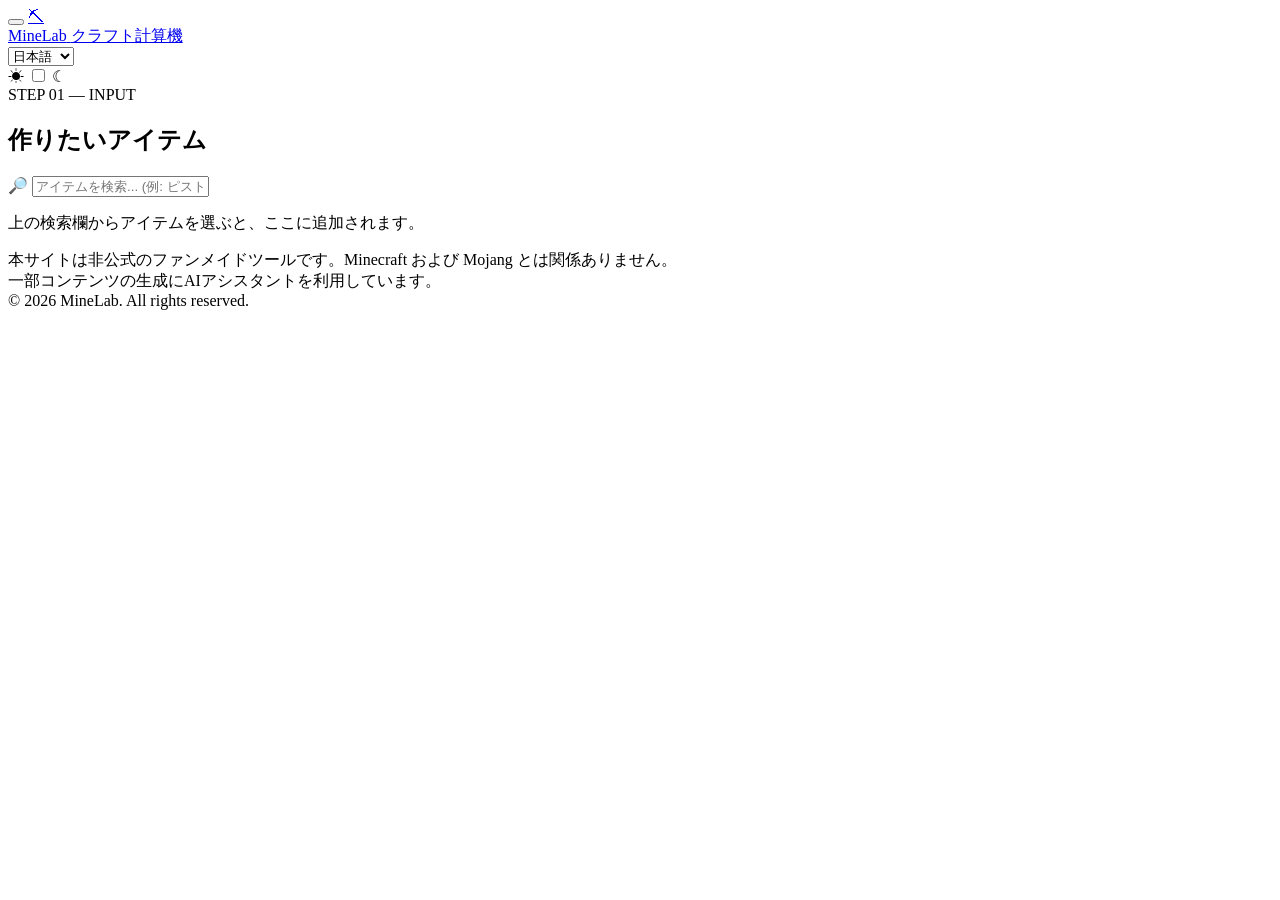
==== index.html @ 245af495 "uploaded html" ====
<!DOCTYPE html>
<html lang="ja">
<head>
<meta charset="UTF-8">
<meta name="viewport" content="width=device-width, initial-scale=1.0">
<title>MineLab | クラフト計算機 - Minecraft 素材計算サイト</title>
<meta name="description" content="Minecraftで作りたいアイテムと個数を指定すると、最終的に必要な素材を自動計算するツールです。">
<link rel="icon" type="image/x-icon" href="favicon.ico">
<link rel="shortcut icon" href="favicon.ico">
<link rel="preconnect" href="https://fonts.googleapis.com">
<link rel="preconnect" href="https://fonts.gstatic.com" crossorigin>
<link href="https://fonts.googleapis.com/css2?family=JetBrains+Mono:wght@400;500;700;800&family=Zen+Kaku+Gothic+New:wght@400;500;700;900&display=swap" rel="stylesheet">
<link rel="stylesheet" href="css/style.css">
</head>
<body>

<div class="bg-grid" aria-hidden="true"></div>

<header class="site-header">
  <div class="header-inner">
    <div class="header-left">
      <button
        id="nav-toggle"
        class="nav-toggle"
        type="button"
        aria-label="機能メニュー / Menu"
        aria-expanded="false"
        aria-controls="nav-menu"
      >
        <span class="hamburger-bar"></span>
        <span class="hamburger-bar"></span>
        <span class="hamburger-bar"></span>
      </button>
      <a class="brand" href="home.html" aria-label="MineLab ホームへ / Go to MineLab home">
        <span class="brand-mark" aria-hidden="true">⛏</span>
        <div class="brand-text">
          <span class="brand-title">MineLab</span>
          <span class="brand-sub" id="brand-feature-label" data-i18n="brand.tagline">クラフト計算機</span>
        </div>
      </a>
    </div>
    <div class="header-actions">
      <div class="lang-select-wrap">
        <select id="lang-select" aria-label="言語切り替え / Language">
          <option value="ja">日本語</option>
          <option value="en">English</option>
        </select>
      </div>
      <label class="theme-switch" for="theme-switch">
        <span class="switch-icon switch-icon-sun" aria-hidden="true">☀</span>
        <span class="switch-track">
          <input type="checkbox" id="theme-switch" aria-label="ダークモード切り替え">
          <span class="switch-thumb"></span>
        </span>
        <span class="switch-icon switch-icon-moon" aria-hidden="true">☾</span>
      </label>
    </div>
  </div>

  <nav id="nav-menu" class="nav-menu" aria-label="機能メニュー" hidden>
    <ul id="nav-menu-list" class="nav-menu-list">
      <!-- populated by JS from the FEATURES list -->
    </ul>
  </nav>
</header>

<main class="layout">

  <!-- STEP 01 : SELECT ITEMS -->
  <section class="panel" id="panel-select" aria-labelledby="select-heading">
    <div class="panel-head">
      <span class="panel-eyebrow" data-i18n="eyebrow.select">STEP 01 — INPUT</span>
      <h2 id="select-heading" data-i18n="heading.select">作りたいアイテム</h2>
    </div>

    <div class="search-wrap">
      <span class="search-icon" aria-hidden="true">🔎</span>
      <input
        type="text"
        id="item-search"
        class="search-input"
        data-i18n-placeholder="search.placeholder"
        placeholder="アイテムを検索... (例: ピストン / piston / minecraft:piston)"
        autocomplete="off"
        role="combobox"
        aria-expanded="false"
        aria-controls="search-results"
        aria-autocomplete="list"
      >
      <div id="search-results" class="search-results" role="listbox" hidden></div>
    </div>

    <div id="selected-list-head" class="selected-list-head" hidden>
      <button id="clear-selected" class="ghost-btn ghost-btn-danger" type="button" data-i18n="btn.clearAll">全て削除</button>
    </div>

    <ul id="selected-list" class="selected-list" aria-live="polite">
      <!-- populated by JS -->
    </ul>

    <p id="empty-select-hint" class="empty-hint" data-i18n="hint.emptySelect">
      上の検索欄からアイテムを選ぶと、ここに追加されます。
    </p>
  </section>

  <!-- STEP 02 : RESULT SUMMARY -->
  <section class="panel" id="panel-summary" aria-labelledby="summary-heading" hidden>
    <div class="panel-head">
      <span class="panel-eyebrow" data-i18n="eyebrow.summary">STEP 02 — RESULT</span>
      <h2 id="summary-heading" data-i18n="heading.summary">必要な材料（最終素材）</h2>
    </div>
    <div class="table-wrap">
      <table class="materials-table" id="materials-table">
        <thead>
          <tr>
            <th data-i18n="table.item">材料</th>
            <th class="num" data-i18n="table.count">必要数</th>
            <th class="num" data-i18n="table.stack">スタック換算</th>
          </tr>
        </thead>
        <tbody id="materials-tbody"></tbody>
      </table>
    </div>
    <p class="table-footnote" data-i18n="summary.footnote">
      レシピが存在しないアイテムは、そのまま採集・入手が必要な素材として扱われます。
    </p>
  </section>

  <!-- STEP 03 : BREAKDOWN -->
  <section class="panel" id="panel-detail" aria-labelledby="detail-heading" hidden>
    <div class="panel-head panel-head-row">
      <div>
        <span class="panel-eyebrow" data-i18n="eyebrow.detail">STEP 03 — BREAKDOWN</span>
        <h2 id="detail-heading" data-i18n="heading.detail">クラフト内訳</h2>
      </div>
      <div class="detail-controls">
        <button id="expand-all" class="ghost-btn" type="button" data-i18n="btn.expandAll">全て展開</button>
        <button id="collapse-all" class="ghost-btn" type="button" data-i18n="btn.collapseAll">全て閉じる</button>
      </div>
    </div>
    <div id="detail-tree" class="detail-tree"></div>
  </section>

  <footer class="site-footer">
    <p data-i18n="footer.disclaimer">
      本サイトは非公式のファンメイドツールです。Minecraft および Mojang とは関係ありません。<br>
      一部コンテンツの生成にAIアシスタントを利用しています。<br>
      © 2026 MineLab. All rights reserved.
    </p>
  </footer>

</main>

<script src="js/script.js"></script>
</body>
</html>
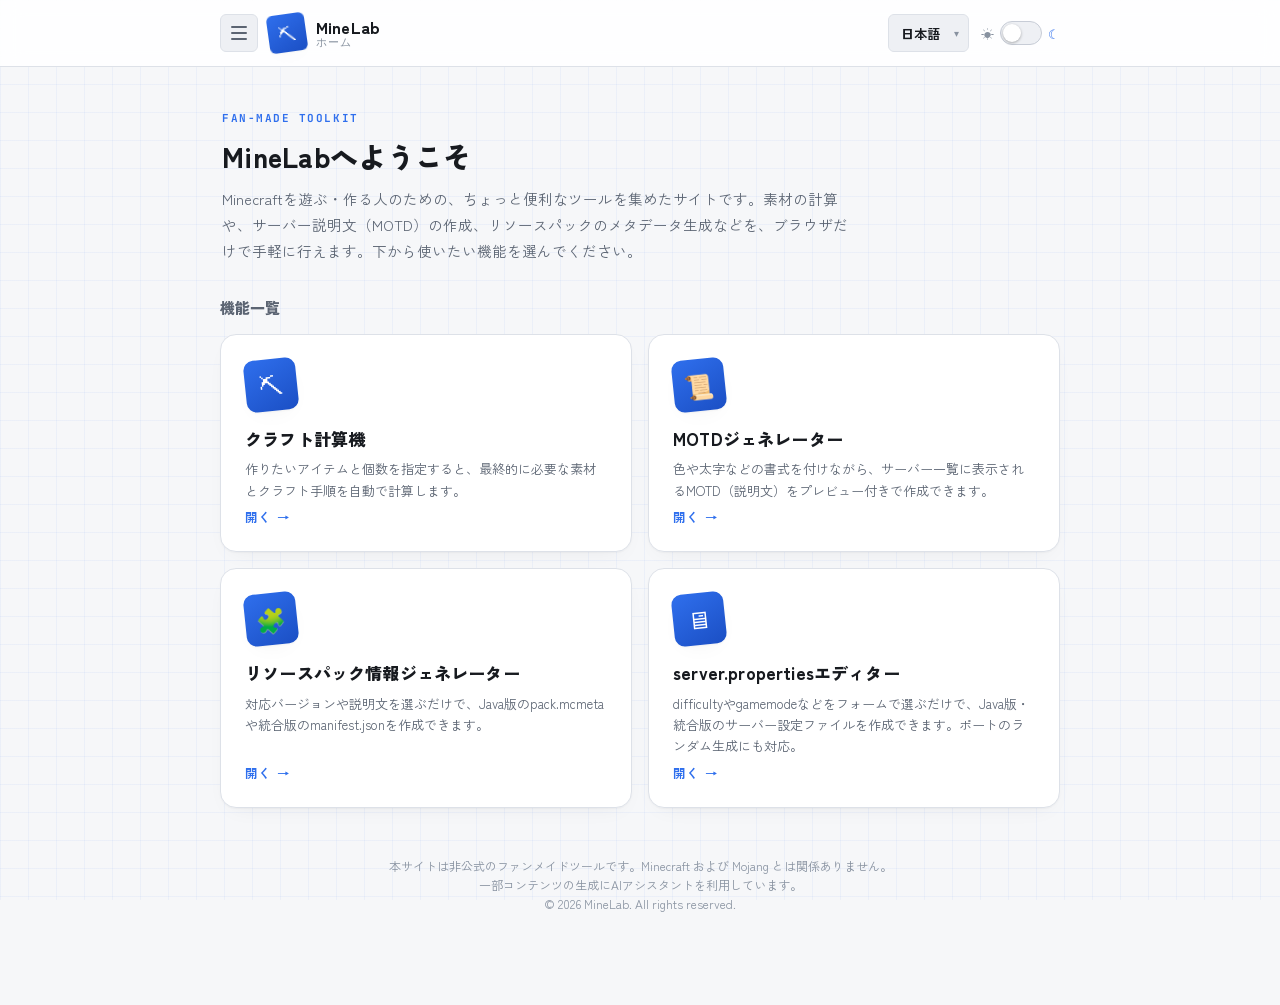
==== commit f96cb65e: "Update and rename home.html to index.html" ====
--- a/index.html
+++ b/index.html
@@ -3,14 +3,15 @@
 <head>
 <meta charset="UTF-8">
 <meta name="viewport" content="width=device-width, initial-scale=1.0">
-<title>MineLab | クラフト計算機 - Minecraft 素材計算サイト</title>
-<meta name="description" content="Minecraftで作りたいアイテムと個数を指定すると、最終的に必要な素材を自動計算するツールです。">
+<title>MineLab | Minecraft便利ツール集</title>
+<meta name="description" content="Minecraft向けの便利ツールをまとめたサイトです。クラフト計算機、MOTDジェネレーター、リソースパック情報ジェネレーターなどを提供しています。">
 <link rel="icon" type="image/x-icon" href="favicon.ico">
 <link rel="shortcut icon" href="favicon.ico">
 <link rel="preconnect" href="https://fonts.googleapis.com">
 <link rel="preconnect" href="https://fonts.gstatic.com" crossorigin>
 <link href="https://fonts.googleapis.com/css2?family=JetBrains+Mono:wght@400;500;700;800&family=Zen+Kaku+Gothic+New:wght@400;500;700;900&display=swap" rel="stylesheet">
 <link rel="stylesheet" href="css/style.css">
+<link rel="stylesheet" href="css/home.css">
 </head>
 <body>
 
@@ -31,11 +32,11 @@
         <span class="hamburger-bar"></span>
         <span class="hamburger-bar"></span>
       </button>
-      <a class="brand" href="home.html" aria-label="MineLab ホームへ / Go to MineLab home">
+      <a class="brand" href="index.html" aria-label="MineLab ホームへ / Go to MineLab home">
         <span class="brand-mark" aria-hidden="true">⛏</span>
         <div class="brand-text">
           <span class="brand-title">MineLab</span>
-          <span class="brand-sub" id="brand-feature-label" data-i18n="brand.tagline">クラフト計算機</span>
+          <span class="brand-sub" id="brand-feature-label" data-i18n="brand.tagline">ホーム</span>
         </div>
       </a>
     </div>
@@ -64,81 +65,21 @@
   </nav>
 </header>
 
-<main class="layout">
+<main class="layout home-layout">
 
-  <!-- STEP 01 : SELECT ITEMS -->
-  <section class="panel" id="panel-select" aria-labelledby="select-heading">
-    <div class="panel-head">
-      <span class="panel-eyebrow" data-i18n="eyebrow.select">STEP 01 — INPUT</span>
-      <h2 id="select-heading" data-i18n="heading.select">作りたいアイテム</h2>
-    </div>
-
-    <div class="search-wrap">
-      <span class="search-icon" aria-hidden="true">🔎</span>
-      <input
-        type="text"
-        id="item-search"
-        class="search-input"
-        data-i18n-placeholder="search.placeholder"
-        placeholder="アイテムを検索... (例: ピストン / piston / minecraft:piston)"
-        autocomplete="off"
-        role="combobox"
-        aria-expanded="false"
-        aria-controls="search-results"
-        aria-autocomplete="list"
-      >
-      <div id="search-results" class="search-results" role="listbox" hidden></div>
-    </div>
-
-    <div id="selected-list-head" class="selected-list-head" hidden>
-      <button id="clear-selected" class="ghost-btn ghost-btn-danger" type="button" data-i18n="btn.clearAll">全て削除</button>
-    </div>
-
-    <ul id="selected-list" class="selected-list" aria-live="polite">
-      <!-- populated by JS -->
-    </ul>
-
-    <p id="empty-select-hint" class="empty-hint" data-i18n="hint.emptySelect">
-      上の検索欄からアイテムを選ぶと、ここに追加されます。
+  <section class="home-hero">
+    <span class="home-hero-eyebrow" data-i18n="hero.eyebrow">FAN-MADE TOOLKIT</span>
+    <h1 class="home-hero-title" data-i18n="hero.title">MineLabへようこそ</h1>
+    <p class="home-hero-body" data-i18n="hero.body">
+      Minecraftを遊ぶ・作る人のための、ちょっと便利なツールを集めたサイトです。素材の計算や、サーバー説明文（MOTD）の作成、リソースパックのメタデータ生成などを、ブラウザだけで手軽に行えます。下から使いたい機能を選んでください。
     </p>
   </section>
 
-  <!-- STEP 02 : RESULT SUMMARY -->
-  <section class="panel" id="panel-summary" aria-labelledby="summary-heading" hidden>
-    <div class="panel-head">
-      <span class="panel-eyebrow" data-i18n="eyebrow.summary">STEP 02 — RESULT</span>
-      <h2 id="summary-heading" data-i18n="heading.summary">必要な材料（最終素材）</h2>
+  <section class="home-features" aria-labelledby="home-features-heading">
+    <h2 id="home-features-heading" class="home-section-title" data-i18n="hero.featuresHeading">機能一覧</h2>
+    <div class="feature-grid" id="feature-grid">
+      <!-- populated by JS -->
     </div>
-    <div class="table-wrap">
-      <table class="materials-table" id="materials-table">
-        <thead>
-          <tr>
-            <th data-i18n="table.item">材料</th>
-            <th class="num" data-i18n="table.count">必要数</th>
-            <th class="num" data-i18n="table.stack">スタック換算</th>
-          </tr>
-        </thead>
-        <tbody id="materials-tbody"></tbody>
-      </table>
-    </div>
-    <p class="table-footnote" data-i18n="summary.footnote">
-      レシピが存在しないアイテムは、そのまま採集・入手が必要な素材として扱われます。
-    </p>
-  </section>
-
-  <!-- STEP 03 : BREAKDOWN -->
-  <section class="panel" id="panel-detail" aria-labelledby="detail-heading" hidden>
-    <div class="panel-head panel-head-row">
-      <div>
-        <span class="panel-eyebrow" data-i18n="eyebrow.detail">STEP 03 — BREAKDOWN</span>
-        <h2 id="detail-heading" data-i18n="heading.detail">クラフト内訳</h2>
-      </div>
-      <div class="detail-controls">
-        <button id="expand-all" class="ghost-btn" type="button" data-i18n="btn.expandAll">全て展開</button>
-        <button id="collapse-all" class="ghost-btn" type="button" data-i18n="btn.collapseAll">全て閉じる</button>
-      </div>
-    </div>
-    <div id="detail-tree" class="detail-tree"></div>
   </section>
 
   <footer class="site-footer">
@@ -151,6 +92,6 @@
 
 </main>
 
-<script src="js/script.js"></script>
+<script src="js/home.js"></script>
 </body>
 </html>
--- a/css/style.css
+++ b/css/style.css
@@ -0,0 +1,908 @@
+/* =========================================================
+   Tokens
+   ========================================================= */
+:root {
+  --bg: #f6f7f9;
+  --bg-grid-line: rgba(47, 111, 237, 0.05);
+  --panel: #ffffff;
+  --card: #eef0f4;
+  --card-hover: #e4e8ef;
+  --border: #dde1e8;
+  --border-strong: #c7ccd6;
+  --text: #171a1f;
+  --text-muted: #5b6472;
+  --text-faint: #8892a0;
+  --accent: #2f6fed;
+  --accent-strong: #1b4fc4;
+  --accent-soft: rgba(47, 111, 237, 0.12);
+  --redstone: #d1373b;
+  --redstone-soft: rgba(209, 55, 59, 0.12);
+  --green: #2f9e5b;
+  --green-soft: rgba(47, 158, 91, 0.12);
+  --slot-bg: #f8f9fb;
+  --slot-border: #c6cbd4;
+  --slot-border-dark: #9aa1ad;
+  --radius-lg: 16px;
+  --radius-md: 10px;
+  --radius-sm: 6px;
+  --shadow-card: 0 1px 2px rgba(20, 24, 32, 0.04), 0 8px 24px -12px rgba(20, 24, 32, 0.08);
+  --font-display: 'Zen Kaku Gothic New', 'Hiragino Sans', 'Yu Gothic', sans-serif;
+  --font-mono: 'JetBrains Mono', ui-monospace, SFMono-Regular, Menlo, monospace;
+}
+
+html[data-theme="dark"] {
+  --bg: #0e1014;
+  --bg-grid-line: rgba(94, 140, 255, 0.06);
+  --panel: #161a21;
+  --card: #1c2129;
+  --card-hover: #232935;
+  --border: #2a3039;
+  --border-strong: #3a4150;
+  --text: #eceef2;
+  --text-muted: #9aa3b2;
+  --text-faint: #6b7383;
+  --accent: #6f9bff;
+  --accent-strong: #91b3ff;
+  --accent-soft: rgba(111, 155, 255, 0.16);
+  --redstone: #ff6b6f;
+  --redstone-soft: rgba(255, 107, 111, 0.16);
+  --green: #4fce85;
+  --green-soft: rgba(79, 206, 133, 0.14);
+  --slot-bg: #11141a;
+  --slot-border: #343b47;
+  --slot-border-dark: #21262f;
+  --shadow-card: 0 1px 2px rgba(0, 0, 0, 0.3), 0 12px 28px -14px rgba(0, 0, 0, 0.55);
+}
+
+* { box-sizing: border-box; }
+
+html, body {
+  margin: 0;
+  padding: 0;
+}
+
+body {
+  background: var(--bg);
+  color: var(--text);
+  font-family: var(--font-display);
+  line-height: 1.6;
+  -webkit-font-smoothing: antialiased;
+  transition: background 0.25s ease, color 0.25s ease;
+}
+
+.bg-grid {
+  position: fixed;
+  inset: 0;
+  z-index: -1;
+  background-image:
+    linear-gradient(var(--bg-grid-line) 1px, transparent 1px),
+    linear-gradient(90deg, var(--bg-grid-line) 1px, transparent 1px);
+  background-size: 28px 28px;
+  pointer-events: none;
+}
+
+a { color: var(--accent); }
+
+button { font-family: inherit; }
+
+:focus-visible {
+  outline: 2px solid var(--accent);
+  outline-offset: 2px;
+  border-radius: 4px;
+}
+
+/* =========================================================
+   Header
+   ========================================================= */
+.site-header {
+  position: sticky;
+  top: 0;
+  z-index: 20;
+  background: color-mix(in srgb, var(--panel) 88%, transparent);
+  backdrop-filter: blur(10px);
+  border-bottom: 1px solid var(--border);
+}
+
+.header-inner {
+  max-width: 880px;
+  margin: 0 auto;
+  padding: 14px 20px;
+  display: flex;
+  align-items: center;
+  justify-content: space-between;
+  gap: 12px;
+}
+
+.header-left { display: flex; align-items: center; gap: 10px; }
+
+/* --- hamburger menu toggle --- */
+.nav-toggle {
+  width: 38px;
+  height: 38px;
+  flex-shrink: 0;
+  display: flex;
+  flex-direction: column;
+  align-items: center;
+  justify-content: center;
+  gap: 4px;
+  background: var(--card);
+  border: 1px solid var(--border);
+  border-radius: var(--radius-sm);
+  cursor: pointer;
+  transition: background 0.15s ease, border-color 0.15s ease;
+}
+.nav-toggle:hover { background: var(--card-hover); border-color: var(--border-strong); }
+.hamburger-bar {
+  width: 16px;
+  height: 2px;
+  border-radius: 2px;
+  background: var(--text-muted);
+  transition: transform 0.2s ease, opacity 0.2s ease;
+}
+.nav-toggle[aria-expanded="true"] .hamburger-bar:nth-child(1) { transform: translateY(6px) rotate(45deg); }
+.nav-toggle[aria-expanded="true"] .hamburger-bar:nth-child(2) { opacity: 0; }
+.nav-toggle[aria-expanded="true"] .hamburger-bar:nth-child(3) { transform: translateY(-6px) rotate(-45deg); }
+
+/* --- feature-switcher dropdown --- */
+.nav-menu {
+  position: absolute;
+  top: 100%;
+  left: 20px;
+  margin-top: 8px;
+  width: 260px;
+  max-width: calc(100vw - 40px);
+  background: var(--panel);
+  border: 1px solid var(--border);
+  border-radius: var(--radius-md);
+  box-shadow: var(--shadow-card);
+  padding: 8px;
+  z-index: 30;
+}
+
+.nav-menu-list {
+  list-style: none;
+  margin: 0;
+  padding: 0;
+  display: flex;
+  flex-direction: column;
+  gap: 4px;
+}
+
+.nav-menu-item {
+  width: 100%;
+  display: flex;
+  align-items: center;
+  gap: 10px;
+  padding: 8px 10px;
+  border-radius: var(--radius-sm);
+  border: 1px solid transparent;
+  background: transparent;
+  color: var(--text);
+  cursor: pointer;
+  text-align: left;
+  transition: background 0.15s ease, border-color 0.15s ease;
+}
+.nav-menu-item:hover { background: var(--card); }
+.nav-menu-item.active { background: var(--accent-soft); border-color: var(--accent); }
+
+.nav-menu-icon {
+  width: 28px;
+  height: 28px;
+  flex-shrink: 0;
+  display: grid;
+  place-items: center;
+  background: var(--card);
+  border-radius: var(--radius-sm);
+  font-size: 14px;
+}
+
+.nav-menu-text { display: flex; flex-direction: column; line-height: 1.25; min-width: 0; }
+.nav-menu-name { font-weight: 700; font-size: 13px; }
+.nav-menu-tagline {
+  font-family: var(--font-mono);
+  font-size: 10px;
+  letter-spacing: 0.06em;
+  color: var(--text-faint);
+  text-transform: uppercase;
+}
+.nav-menu-check { margin-left: auto; color: var(--accent); font-weight: 800; flex-shrink: 0; }
+
+.nav-menu-empty-hint {
+  padding: 10px;
+  font-size: 11.5px;
+  color: var(--text-faint);
+  line-height: 1.5;
+}
+
+.brand {
+  display: flex;
+  align-items: center;
+  gap: 10px;
+  color: inherit;
+  text-decoration: none;
+  cursor: pointer;
+}
+.brand:hover .brand-title { color: var(--accent); }
+
+.brand-mark {
+  width: 38px;
+  height: 38px;
+  display: grid;
+  place-items: center;
+  background: linear-gradient(150deg, var(--accent), var(--accent-strong));
+  color: white;
+  border-radius: var(--radius-sm);
+  font-size: 18px;
+  box-shadow: var(--shadow-card);
+  transform: rotate(-8deg);
+}
+
+.brand-text { display: flex; flex-direction: column; line-height: 1.15; }
+
+.brand-title {
+  font-weight: 800;
+  font-size: 16px;
+  letter-spacing: 0.01em;
+}
+
+.brand-sub {
+  font-family: var(--font-mono);
+  font-size: 10.5px;
+  letter-spacing: 0.08em;
+  color: var(--text-faint);
+  text-transform: uppercase;
+}
+
+.header-actions { display: flex; align-items: center; gap: 12px; }
+
+/* --- language dropdown --- */
+.lang-select-wrap { position: relative; }
+.lang-select-wrap::after {
+  content: "▾";
+  position: absolute;
+  right: 10px;
+  top: 50%;
+  transform: translateY(-50%);
+  font-size: 10px;
+  color: var(--text-faint);
+  pointer-events: none;
+}
+#lang-select {
+  appearance: none;
+  -webkit-appearance: none;
+  height: 38px;
+  padding: 0 26px 0 12px;
+  border-radius: var(--radius-sm);
+  border: 1px solid var(--border);
+  background: var(--card);
+  color: var(--text);
+  font-family: var(--font-display);
+  font-weight: 700;
+  font-size: 13px;
+  cursor: pointer;
+  transition: background 0.15s ease, border-color 0.15s ease;
+}
+#lang-select:hover { background: var(--card-hover); border-color: var(--border-strong); }
+
+/* --- dark/light toggle switch --- */
+.theme-switch {
+  display: flex;
+  align-items: center;
+  gap: 6px;
+  cursor: pointer;
+  user-select: none;
+}
+.switch-icon { font-size: 13px; color: var(--text-faint); line-height: 1; }
+.switch-icon-moon { color: var(--accent); }
+
+.switch-track {
+  position: relative;
+  width: 42px;
+  height: 24px;
+  border-radius: 999px;
+  background: var(--card);
+  border: 1px solid var(--border-strong);
+  transition: background 0.2s ease;
+  display: inline-block;
+}
+.switch-track input {
+  position: absolute;
+  inset: 0;
+  opacity: 0;
+  margin: 0;
+  cursor: pointer;
+}
+.switch-thumb {
+  position: absolute;
+  top: 2px;
+  left: 2px;
+  width: 18px;
+  height: 18px;
+  border-radius: 50%;
+  background: var(--panel);
+  box-shadow: 0 1px 3px rgba(0,0,0,0.3);
+  transition: transform 0.2s ease, background 0.2s ease;
+}
+.switch-track input:checked ~ .switch-thumb {
+  transform: translateX(18px);
+  background: var(--accent);
+}
+.switch-track input:checked {
+  /* track color shift handled below via sibling selector on track itself is not possible for background,
+     so we toggle via JS class on .theme-switch instead */
+}
+.theme-switch.is-dark .switch-track { background: var(--accent-soft); border-color: var(--accent); }
+
+/* =========================================================
+   Layout / panels
+   ========================================================= */
+.layout {
+  max-width: 880px;
+  margin: 0 auto;
+  padding: 28px 20px 80px;
+  display: flex;
+  flex-direction: column;
+  gap: 20px;
+}
+
+.panel {
+  background: var(--panel);
+  border: 1px solid var(--border);
+  border-radius: var(--radius-lg);
+  padding: 22px 22px 24px;
+  box-shadow: var(--shadow-card);
+}
+
+.panel-head { margin-bottom: 16px; }
+
+.panel-head-row {
+  display: flex;
+  align-items: flex-end;
+  justify-content: space-between;
+  flex-wrap: wrap;
+  gap: 10px;
+}
+
+.panel-eyebrow {
+  display: inline-block;
+  font-family: var(--font-mono);
+  font-size: 11px;
+  font-weight: 700;
+  letter-spacing: 0.12em;
+  color: var(--accent);
+  margin-bottom: 6px;
+}
+
+.panel h2 {
+  margin: 0;
+  font-size: 19px;
+  font-weight: 800;
+  letter-spacing: 0.01em;
+}
+
+.detail-controls { display: flex; gap: 8px; }
+
+.ghost-btn {
+  border: 1px solid var(--border-strong);
+  background: transparent;
+  color: var(--text-muted);
+  font-size: 12.5px;
+  font-weight: 700;
+  padding: 7px 12px;
+  border-radius: 999px;
+  cursor: pointer;
+  transition: background 0.15s ease, color 0.15s ease, border-color 0.15s ease;
+}
+.ghost-btn:hover { background: var(--card); color: var(--text); border-color: var(--accent); }
+
+.ghost-btn-danger { color: var(--redstone); border-color: var(--redstone-soft); }
+.ghost-btn-danger:hover { background: var(--redstone-soft); color: var(--redstone); border-color: var(--redstone); }
+
+/* =========================================================
+   Search
+   ========================================================= */
+.search-wrap { position: relative; margin-bottom: 14px; }
+
+.search-icon {
+  position: absolute;
+  left: 14px;
+  top: 50%;
+  transform: translateY(-50%);
+  font-size: 15px;
+  opacity: 0.6;
+}
+
+.search-input {
+  width: 100%;
+  padding: 12px 14px 12px 40px;
+  border-radius: var(--radius-md);
+  border: 1.5px solid var(--border);
+  background: var(--card);
+  color: var(--text);
+  font-size: 14.5px;
+  font-family: var(--font-display);
+  transition: border-color 0.15s ease, background 0.15s ease;
+}
+.search-input::placeholder { color: var(--text-faint); }
+.search-input:focus {
+  outline: none;
+  border-color: var(--accent);
+  background: var(--panel);
+}
+
+.search-results {
+  position: absolute;
+  top: calc(100% + 6px);
+  left: 0;
+  right: 0;
+  background: var(--panel);
+  border: 1px solid var(--border);
+  border-radius: var(--radius-md);
+  box-shadow: var(--shadow-card);
+  max-height: 320px;
+  overflow-y: auto;
+  z-index: 30;
+  padding: 6px;
+}
+
+.search-result-item {
+  display: flex;
+  align-items: center;
+  gap: 10px;
+  padding: 9px 10px;
+  border-radius: var(--radius-sm);
+  cursor: pointer;
+}
+.search-result-item:hover,
+.search-result-item.active {
+  background: var(--accent-soft);
+}
+
+.result-icon {
+  width: 32px;
+  height: 32px;
+  border-radius: 7px;
+  background: var(--slot-bg);
+  border: 1px solid var(--slot-border);
+  display: grid;
+  place-items: center;
+  font-size: 16px;
+  flex-shrink: 0;
+  overflow: hidden;
+  padding: 4px;
+}
+
+.pixel-icon {
+  width: 100%;
+  height: 100%;
+  object-fit: contain;
+  image-rendering: pixelated;
+  image-rendering: -moz-crisp-edges;
+  image-rendering: crisp-edges;
+}
+
+.emoji-fallback {
+  display: grid;
+  place-items: center;
+  width: 100%;
+  height: 100%;
+  font-size: 16px;
+  line-height: 1;
+}
+
+.result-text { display: flex; flex-direction: column; line-height: 1.3; min-width: 0; }
+.result-name-en { font-weight: 700; font-size: 13.5px; }
+.result-name-ja { font-size: 12px; color: var(--text-muted); }
+.result-id {
+  margin-left: auto;
+  font-family: var(--font-mono);
+  font-size: 10.5px;
+  color: var(--text-faint);
+  white-space: nowrap;
+}
+
+.search-no-results {
+  padding: 14px 10px;
+  color: var(--text-muted);
+  font-size: 13px;
+  text-align: center;
+}
+
+/* =========================================================
+   Selected items list
+   ========================================================= */
+.selected-list-head {
+  display: flex;
+  justify-content: flex-end;
+  margin-bottom: 10px;
+}
+
+.selected-list {
+  list-style: none;
+  margin: 0;
+  padding: 0;
+  display: flex;
+  flex-direction: column;
+  gap: 8px;
+}
+
+.selected-item {
+  display: flex;
+  align-items: center;
+  gap: 12px;
+  background: var(--card);
+  border: 1px solid var(--border);
+  border-radius: var(--radius-md);
+  padding: 10px 12px;
+}
+
+.selected-item .result-icon { background: var(--panel); }
+
+.selected-name { display: flex; flex-direction: column; line-height: 1.25; flex: 1; min-width: 0; }
+.selected-name-main { font-weight: 700; font-size: 14px; }
+.selected-name-sub { font-size: 11.5px; color: var(--text-faint); font-family: var(--font-mono); }
+
+.qty-control {
+  display: flex;
+  align-items: center;
+  gap: 6px;
+  background: var(--panel);
+  border: 1px solid var(--border);
+  border-radius: 999px;
+  padding: 3px;
+}
+
+.qty-btn {
+  width: 26px;
+  height: 26px;
+  border-radius: 50%;
+  border: none;
+  background: transparent;
+  color: var(--text);
+  font-weight: 800;
+  font-size: 14px;
+  cursor: pointer;
+  display: grid;
+  place-items: center;
+}
+.qty-btn:hover { background: var(--accent-soft); color: var(--accent-strong); }
+
+.qty-input {
+  width: 56px;
+  text-align: center;
+  border: none;
+  background: transparent;
+  color: var(--text);
+  font-family: var(--font-mono);
+  font-weight: 700;
+  font-size: 14px;
+  -moz-appearance: textfield;
+}
+.qty-input::-webkit-outer-spin-button,
+.qty-input::-webkit-inner-spin-button { -webkit-appearance: none; margin: 0; }
+
+.remove-btn {
+  width: 30px;
+  height: 30px;
+  border-radius: 8px;
+  border: 1px solid var(--border);
+  background: var(--panel);
+  color: var(--redstone);
+  cursor: pointer;
+  font-size: 14px;
+  display: grid;
+  place-items: center;
+  flex-shrink: 0;
+}
+.remove-btn:hover { background: var(--redstone-soft); border-color: var(--redstone); }
+
+.empty-hint {
+  color: var(--text-faint);
+  font-size: 13px;
+  text-align: center;
+  padding: 18px 10px;
+  margin: 0;
+}
+
+/* =========================================================
+   Materials summary table
+   ========================================================= */
+.table-wrap { overflow-x: auto; border-radius: var(--radius-md); border: 1px solid var(--border); }
+
+.materials-table { width: 100%; border-collapse: collapse; font-size: 13.5px; }
+
+.materials-table thead th {
+  text-align: left;
+  padding: 10px 14px;
+  font-family: var(--font-mono);
+  font-size: 10.5px;
+  letter-spacing: 0.08em;
+  color: var(--text-faint);
+  background: var(--card);
+  border-bottom: 1px solid var(--border);
+  position: sticky;
+  top: 0;
+}
+.materials-table th.num, .materials-table td.num { text-align: right; }
+
+.materials-table tbody tr { border-bottom: 1px solid var(--border); }
+.materials-table tbody tr:last-child { border-bottom: none; }
+.materials-table tbody tr:hover { background: var(--card); }
+
+.materials-table td { padding: 10px 14px; vertical-align: middle; }
+
+.mat-name-cell { display: flex; align-items: center; gap: 10px; }
+
+.mat-count {
+  font-family: var(--font-mono);
+  font-weight: 800;
+  font-size: 14px;
+}
+
+.mat-stack {
+  font-family: var(--font-mono);
+  font-size: 11.5px;
+  color: var(--text-muted);
+}
+
+.table-footnote {
+  margin: 12px 2px 0;
+  font-size: 12px;
+  color: var(--text-faint);
+}
+
+/* =========================================================
+   Detail tree
+   ========================================================= */
+.detail-tree { display: flex; flex-direction: column; gap: 10px; }
+
+.tree-node { border: 1px solid var(--border); border-radius: var(--radius-md); background: var(--panel); overflow: hidden; }
+
+.tree-node-row {
+  display: flex;
+  align-items: center;
+  gap: 10px;
+  padding: 11px 12px;
+  cursor: pointer;
+  background: var(--card);
+}
+.tree-node-row:hover { background: var(--card-hover); }
+
+.tree-node-row.leaf { cursor: default; }
+
+.tree-toggle {
+  width: 18px;
+  height: 18px;
+  flex-shrink: 0;
+  display: grid;
+  place-items: center;
+  color: var(--text-muted);
+  font-size: 10px;
+  transition: transform 0.15s ease;
+}
+.tree-node.expanded > .tree-node-row .tree-toggle { transform: rotate(90deg); }
+
+.tree-icon {
+  width: 30px;
+  height: 30px;
+  border-radius: 7px;
+  background: var(--slot-bg);
+  border: 1px solid var(--slot-border);
+  display: grid;
+  place-items: center;
+  font-size: 15px;
+  flex-shrink: 0;
+  overflow: hidden;
+  padding: 4px;
+}
+
+.tree-label { flex: 1; min-width: 0; display: flex; align-items: baseline; gap: 8px; flex-wrap: wrap; }
+.tree-label-name { font-weight: 700; font-size: 13.5px; }
+.tree-label-count { font-family: var(--font-mono); color: var(--accent); font-weight: 800; font-size: 13px; }
+.tree-label-stack {
+  font-family: var(--font-mono);
+  font-size: 10.5px;
+  color: var(--text-faint);
+  background: var(--card);
+  border: 1px solid var(--border);
+  border-radius: 999px;
+  padding: 1px 7px;
+}
+.stack-sb { color: var(--redstone); font-weight: 800; }
+
+.tree-badge {
+  font-family: var(--font-mono);
+  font-size: 10.5px;
+  padding: 2px 7px;
+  border-radius: 999px;
+  background: var(--green-soft);
+  color: var(--green);
+  font-weight: 700;
+  white-space: nowrap;
+}
+.tree-badge.base { background: var(--card); color: var(--text-faint); }
+.tree-badge.error { background: var(--redstone-soft); color: var(--redstone); }
+
+.tree-body {
+  padding: 14px 14px 16px 40px;
+  border-top: 1px solid var(--border);
+  display: none;
+}
+.tree-node.expanded > .tree-body { display: block; }
+
+.tree-children {
+  display: flex;
+  flex-direction: column;
+  gap: 8px;
+  margin-top: 14px;
+}
+
+.recipe-block-title {
+  font-family: var(--font-mono);
+  font-size: 10.5px;
+  letter-spacing: 0.08em;
+  color: var(--text-faint);
+  margin-bottom: 8px;
+  text-transform: uppercase;
+}
+
+.recipe-flex {
+  display: flex;
+  align-items: center;
+  gap: 16px;
+  flex-wrap: wrap;
+}
+
+.recipe-variant-tabs {
+  display: flex;
+  flex-wrap: wrap;
+  gap: 6px;
+  margin-bottom: 10px;
+}
+
+.recipe-variant-tab {
+  display: inline-flex;
+  align-items: center;
+  gap: 4px;
+  border: 1px solid var(--border-strong);
+  background: var(--card);
+  color: var(--text-muted);
+  font-size: 11px;
+  font-weight: 700;
+  padding: 4px 8px;
+  border-radius: 999px;
+  cursor: pointer;
+  transition: background 0.15s ease, color 0.15s ease, border-color 0.15s ease;
+}
+.recipe-variant-tab:hover { border-color: var(--accent); color: var(--text); }
+.recipe-variant-tab.active {
+  background: var(--accent-soft);
+  border-color: var(--accent);
+  color: var(--accent-strong);
+}
+.recipe-variant-label { font-family: var(--font-mono); letter-spacing: 0.02em; }
+.recipe-variant-icon { width: 16px; height: 16px; object-fit: contain; image-rendering: pixelated; }
+
+/* --- signature element: simple 3x3 crafting grid ---
+   Plain grid cells (no external GUI image), each showing the real item texture. */
+:root {
+  --mc-slot-size: 42px;
+  --mc-slot-icon: 30px;
+  --mc-output-size: 50px;
+  --mc-output-icon: 34px;
+}
+
+.craft-grid {
+  display: grid;
+  grid-template-columns: repeat(3, var(--mc-slot-size));
+  grid-template-rows: repeat(3, var(--mc-slot-size));
+  gap: 3px;
+  padding: 6px;
+  background: var(--slot-border-dark);
+  border-radius: var(--radius-sm);
+  width: max-content;
+  box-shadow: inset 0 0 0 1px var(--border-strong);
+}
+
+.craft-slot {
+  width: var(--mc-slot-size);
+  height: var(--mc-slot-size);
+  background: var(--slot-bg);
+  border-radius: 4px;
+  display: grid;
+  place-items: center;
+  position: relative;
+  box-shadow: inset 0 1px 0 rgba(255,255,255,0.5), inset 0 -1px 3px rgba(0,0,0,0.15);
+}
+html[data-theme="dark"] .craft-slot {
+  box-shadow: inset 0 1px 0 rgba(255,255,255,0.04), inset 0 -1px 3px rgba(0,0,0,0.5);
+}
+
+.craft-slot.empty { opacity: 0.35; }
+.craft-slot.empty .slot-item-icon { display: none; }
+
+.slot-item-icon {
+  width: var(--mc-slot-icon);
+  height: var(--mc-slot-icon);
+  object-fit: contain;
+  image-rendering: pixelated;
+  image-rendering: -moz-crisp-edges;
+  image-rendering: crisp-edges;
+}
+
+.craft-arrow {
+  font-size: 20px;
+  color: var(--text-faint);
+  padding: 0 2px;
+}
+
+.craft-result-slot {
+  width: var(--mc-output-size);
+  height: var(--mc-output-size);
+  background: var(--slot-bg);
+  border: 2px solid var(--accent);
+  border-radius: 6px;
+  display: grid;
+  place-items: center;
+  position: relative;
+}
+
+.craft-result-slot .slot-item-icon {
+  width: var(--mc-output-icon);
+  height: var(--mc-output-icon);
+}
+
+.shapeless-list {
+  display: flex;
+  flex-direction: column;
+  gap: 6px;
+}
+.shapeless-row {
+  display: flex;
+  align-items: center;
+  gap: 8px;
+  font-size: 13px;
+}
+.shapeless-row .tree-icon { width: 26px; height: 26px; font-size: 13px; }
+
+.craft-meta {
+  display: flex;
+  flex-direction: column;
+  gap: 4px;
+  font-family: var(--font-mono);
+  font-size: 12px;
+  color: var(--text-muted);
+}
+.craft-meta strong { color: var(--text); }
+
+/* =========================================================
+   Footer
+   ========================================================= */
+.site-footer {
+  text-align: center;
+  color: var(--text-faint);
+  font-size: 12px;
+  padding-top: 8px;
+}
+
+/* =========================================================
+   Responsive
+   ========================================================= */
+@media (max-width: 560px) {
+  .panel { padding: 16px 14px 18px; border-radius: var(--radius-md); }
+  .header-inner { padding: 12px 14px; }
+  .brand-sub { display: none; }
+  .qty-input { width: 44px; }
+  .tree-body { padding-left: 22px; }
+
+  :root {
+    --mc-slot-size: 34px;
+    --mc-slot-icon: 24px;
+    --mc-output-size: 42px;
+    --mc-output-icon: 28px;
+  }
+}
+
+@media (prefers-reduced-motion: reduce) {
+  * { transition: none !important; animation: none !important; }
+}
--- a/css/home.css
+++ b/css/home.css
@@ -0,0 +1,121 @@
+/* =========================================================
+   Home — page-specific styles
+   Reuses design tokens (--panel, --card, --border, --accent, etc.)
+   defined in css/style.css.
+   ========================================================= */
+
+.home-layout { gap: 28px; }
+
+/* =========================================================
+   Hero
+   ========================================================= */
+.home-hero {
+  padding: 8px 2px 4px;
+}
+
+.home-hero-eyebrow {
+  display: inline-block;
+  font-family: var(--font-mono);
+  font-size: 11px;
+  font-weight: 700;
+  letter-spacing: 0.14em;
+  color: var(--accent);
+  margin-bottom: 10px;
+}
+
+.home-hero-title {
+  margin: 0 0 12px;
+  font-size: 28px;
+  font-weight: 900;
+  letter-spacing: 0.01em;
+  line-height: 1.3;
+}
+
+.home-hero-body {
+  margin: 0;
+  max-width: 640px;
+  font-size: 14.5px;
+  line-height: 1.8;
+  color: var(--text-muted);
+}
+
+/* =========================================================
+   Feature grid
+   ========================================================= */
+.home-section-title {
+  margin: 0 0 14px;
+  font-size: 15px;
+  font-weight: 800;
+  color: var(--text-muted);
+}
+
+.feature-grid {
+  display: grid;
+  grid-template-columns: repeat(2, 1fr);
+  gap: 16px;
+}
+@media (max-width: 640px) {
+  .feature-grid { grid-template-columns: 1fr; }
+}
+
+.feature-card {
+  display: flex;
+  flex-direction: column;
+  gap: 14px;
+  min-height: 200px;
+  padding: 24px;
+  border-radius: var(--radius-lg);
+  border: 1px solid var(--border);
+  background: var(--panel);
+  box-shadow: var(--shadow-card);
+  color: inherit;
+  text-decoration: none;
+  cursor: pointer;
+  transition: border-color 0.15s ease, transform 0.12s ease, background 0.15s ease;
+}
+.feature-card:hover {
+  border-color: var(--accent);
+  transform: translateY(-2px);
+  background: var(--card);
+}
+
+.feature-card-icon {
+  width: 52px;
+  height: 52px;
+  flex-shrink: 0;
+  display: grid;
+  place-items: center;
+  font-size: 24px;
+  background: linear-gradient(150deg, var(--accent), var(--accent-strong));
+  color: #fff;
+  border-radius: var(--radius-md);
+  box-shadow: var(--shadow-card);
+  transform: rotate(-6deg);
+}
+
+.feature-card-body { display: flex; flex-direction: column; gap: 6px; flex: 1; }
+
+.feature-card-title {
+  font-size: 17px;
+  font-weight: 800;
+  letter-spacing: 0.01em;
+}
+
+.feature-card-desc {
+  font-size: 13px;
+  line-height: 1.65;
+  color: var(--text-muted);
+  flex: 1;
+}
+
+.feature-card-cta {
+  margin-top: auto;
+  display: inline-flex;
+  align-items: center;
+  gap: 6px;
+  font-size: 12.5px;
+  font-weight: 700;
+  color: var(--accent);
+}
+.feature-card-cta-arrow { transition: transform 0.15s ease; }
+.feature-card:hover .feature-card-cta-arrow { transform: translateX(3px); }
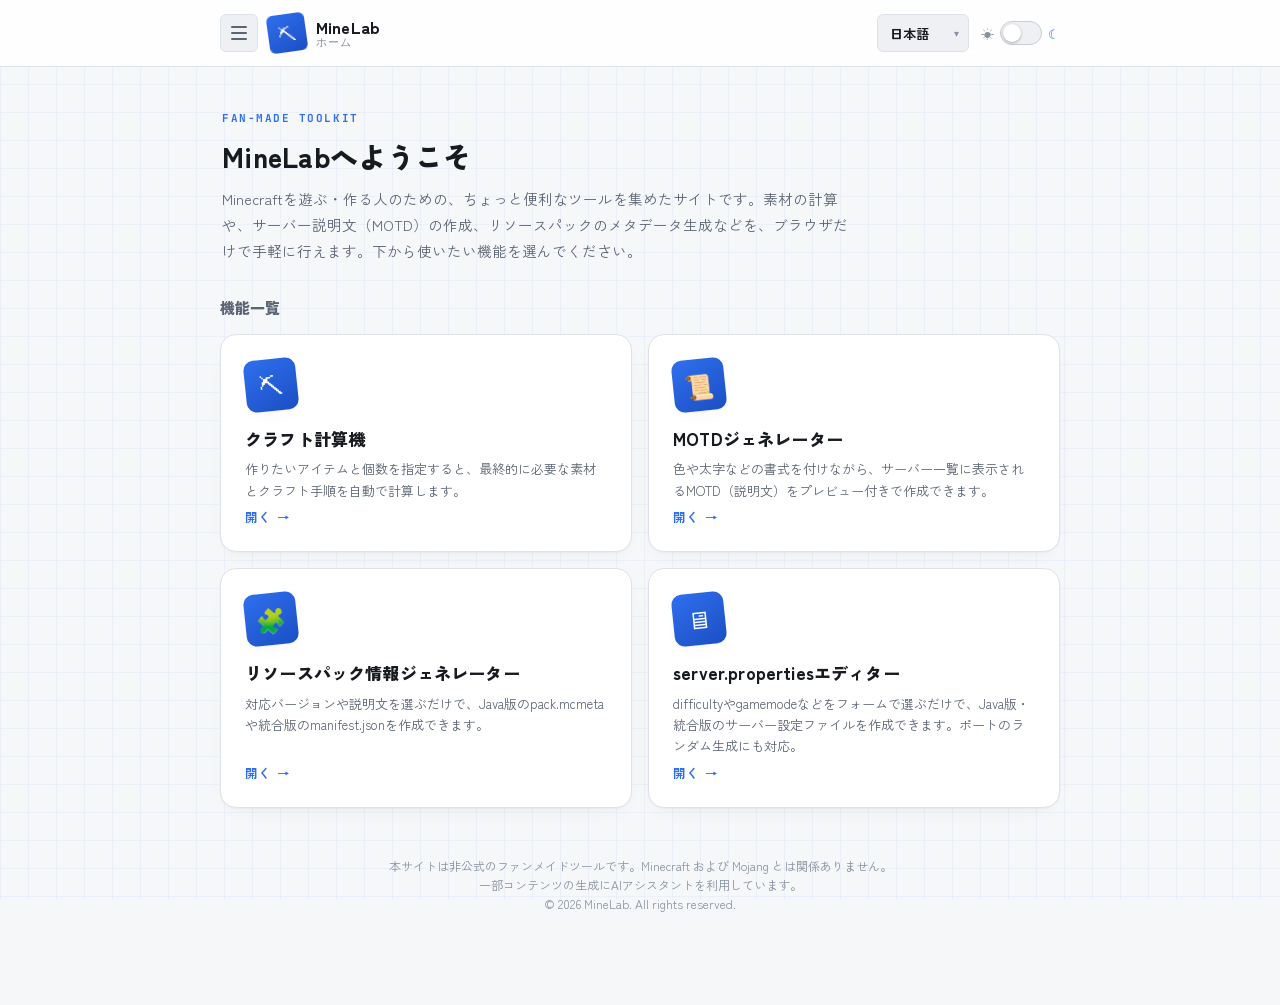
==== commit d1e1d7fa: "Update index.html" ====
--- a/index.html
+++ b/index.html
@@ -45,6 +45,8 @@
         <select id="lang-select" aria-label="言語切り替え / Language">
           <option value="ja">日本語</option>
           <option value="en">English</option>
+          <option value="zh-CN">简体中文</option>
+          <option value="zh-TW">繁體中文</option>
         </select>
       </div>
       <label class="theme-switch" for="theme-switch">
